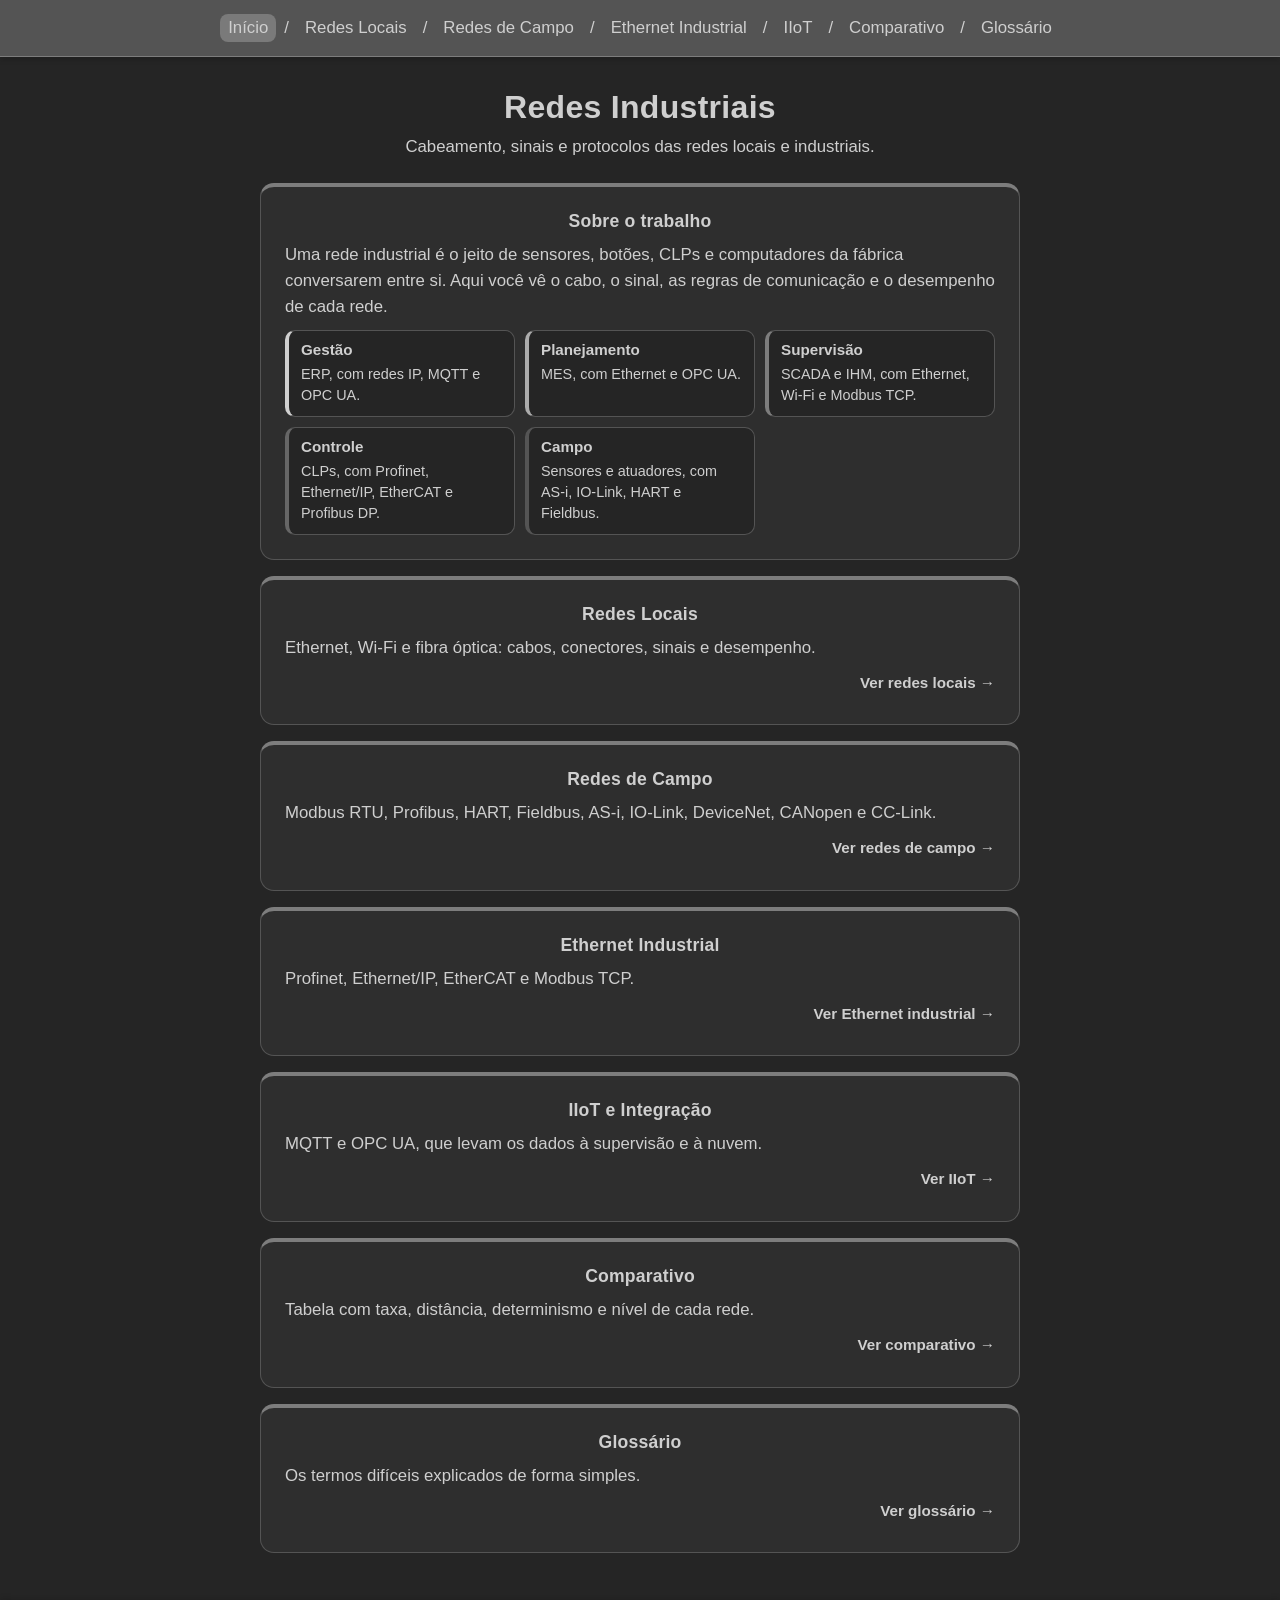
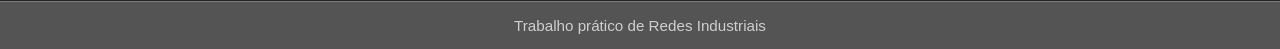
==== index.html @ 9dfb2773 "versão iniciail" ====
<!DOCTYPE html>
<html lang="pt-BR">
<head>
    <meta charset="UTF-8">
    <meta name="viewport" content="width=device-width, initial-scale=1.0">
    <link rel="stylesheet" href="./css/style.css">
    <title>Redes Industriais</title>
</head>
<body>
    <header>
        <input type="checkbox" id="menu">
        <label for="menu" class="hamb">&#9776; Menu</label>
        <nav>
            <a class="atual" href="./index.html">Início</a><span> /</span>
            <a href="./html/locais.html">Redes Locais</a><span> /</span>
            <a href="./html/serial.html">Redes de Campo</a><span> /</span>
            <a href="./html/ethernet.html">Ethernet Industrial</a><span> /</span>
            <a href="./html/iiot.html">IIoT</a><span> /</span>
            <a href="./html/comparativo.html">Comparativo</a><span> /</span>
            <a href="./html/glossario.html">Glossário</a>
        </nav>
    </header>
    <main>

        <h1>Redes Industriais</h1>
        <p class="sub">Cabeamento, sinais e protocolos das redes locais e industriais.</p>

        <section>
            <h3>Sobre o trabalho</h3>
            <p>Uma rede industrial é o jeito de sensores, botões, CLPs e computadores da fábrica conversarem entre si. Aqui você vê o cabo, o sinal, as regras de comunicação e o desempenho de cada rede.</p>
            <div class="grade">
                <div class="itemn1">
                    <h4>Gestão</h4>
                    <p>ERP, com redes IP, MQTT e OPC UA.</p>
                </div>
                <div class="itemn2">
                    <h4>Planejamento</h4>
                    <p>MES, com Ethernet e OPC UA.</p>
                </div>
                <div class="itemn3">
                    <h4>Supervisão</h4>
                    <p>SCADA e IHM, com Ethernet, Wi-Fi e Modbus TCP.</p>
                </div>
                <div class="itemn4">
                    <h4>Controle</h4>
                    <p>CLPs, com Profinet, Ethernet/IP, EtherCAT e Profibus DP.</p>
                </div>
                <div class="itemn5">
                    <h4>Campo</h4>
                    <p>Sensores e atuadores, com AS-i, IO-Link, HART e Fieldbus.</p>
                </div>
            </div>
        </section>

        <section class="pag">
            <a href="./html/locais.html">
                <h3>Redes Locais</h3>
                <p>Ethernet, Wi-Fi e fibra óptica: cabos, conectores, sinais e desempenho.</p>
                <p class="ver">Ver redes locais &rarr;</p>
            </a>
        </section>

        <section class="pag">
            <a href="./html/serial.html">
                <h3>Redes de Campo</h3>
                <p>Modbus RTU, Profibus, HART, Fieldbus, AS-i, IO-Link, DeviceNet, CANopen e CC-Link.</p>
                <p class="ver">Ver redes de campo &rarr;</p>
            </a>
        </section>

        <section class="pag">
            <a href="./html/ethernet.html">
                <h3>Ethernet Industrial</h3>
                <p>Profinet, Ethernet/IP, EtherCAT e Modbus TCP.</p>
                <p class="ver">Ver Ethernet industrial &rarr;</p>
            </a>
        </section>

        <section class="pag">
            <a href="./html/iiot.html">
                <h3>IIoT e Integração</h3>
                <p>MQTT e OPC UA, que levam os dados à supervisão e à nuvem.</p>
                <p class="ver">Ver IIoT &rarr;</p>
            </a>
        </section>

        <section class="pag">
            <a href="./html/comparativo.html">
                <h3>Comparativo</h3>
                <p>Tabela com taxa, distância, determinismo e nível de cada rede.</p>
                <p class="ver">Ver comparativo &rarr;</p>
            </a>
        </section>

        <section class="pag">
            <a href="./html/glossario.html">
                <h3>Glossário</h3>
                <p>Os termos difíceis explicados de forma simples.</p>
                <p class="ver">Ver glossário &rarr;</p>
            </a>
        </section>


    </main>
    <footer>
        <p>Trabalho prático de Redes Industriais</p>
    </footer>
</body>
</html>
---- css/style.css ----
*{
    margin: 0px;
    padding: 0px;
    box-sizing: border-box;
    font-family: Arial, sans-serif;
}

body{
    text-align: center;
    background-color: #252525;
    font-size: 1rem;
    color: #CFCFCF;
    display: flex;
    flex-direction: column;
    min-height: 100vh;
    font-family: Arial, sans-serif;
    -webkit-tap-highlight-color: transparent;
}

header{
    position: sticky;
    top: 0px;
    z-index: 10;
    background-color: #545454;
    width: 100%;
    padding: 14px 16px;
    box-shadow: 0 2px 6px rgba(0, 0, 0, 0.2);
}

nav{
    display: flex;
    justify-content: center;
    align-items: center;
    gap: 4px;
    flex-wrap: wrap;
    font-size: 0.95rem;
}

main{
    flex: 1;
    padding: 20px 16px;
    display: flex;
    flex-direction: column;
}

footer{
    background-color: #545454;
    width: 100%;
    padding: 15px 0px;
    text-align: center;
    box-shadow: 0 -2px 6px rgba(0, 0, 0, 0.15);
}

footer p{
    color: #CFCFCF;
    font-size: 0.95rem;
    padding: 0px 16px;
}

h1{
    margin-bottom: 8px;
    font-size: 1.5rem;
    color: #CFCFCF;
    letter-spacing: 0.3px;
}

.sub{
    max-width: 600px;
    margin: 0 auto 24px;
    line-height: 1.5;
    color: #CFCFCF;
}

a{
    color: #CFCFCF;
    text-decoration: none;
    transition: background-color 0.3s, padding 0.3s;
}

a:hover{
    background-color: rgba(255, 255, 255, 0.18);
    border-radius: 8px;
}

span{
    color: #CFCFCF;
}

header a,
footer a{
    padding: 4px 8px;
}

nav a.atual{
    background-color: rgba(255, 255, 255, 0.22);
    border-radius: 8px;
}

section{
    background-color: #2E2E2E;
    border-radius: 14px;
    padding: 16px;
    margin: 0 auto 16px;
    width: 100%;
    max-width: 600px;
    text-align: left;
    transition: box-shadow 0.4s ease;
    border: 1px solid #545454;
    border-top: 4px solid #7D7D7D;
}

section:hover{
    box-shadow: 3px 4px 12px rgba(0, 0, 0, 0.15);
}

section h3{
    text-align: center;
    margin-bottom: 10px;
    color: #CFCFCF;
    font-size: 1.1rem;
    letter-spacing: 0.2px;
}

section img{
    display: block;
    margin: 0 auto 12px;
    width: 100%;
    max-width: 340px;
    height: auto;
    border-radius: 10px;
    border: 1px solid #7D7D7D;
}

section p{
    margin: 6px 0;
    line-height: 1.55;
}

section ul{
    margin: 6px 0 6px 20px;
    line-height: 1.55;
}

.pag a{
    display: block;
    color: #CFCFCF;
}

.pag a:hover{
    background-color: transparent;
}

.pag{
    transition: box-shadow 0.4s ease, transform 0.25s ease, background-color 0.25s;
}

.pag .ver{
    margin-top: 10px;
    text-align: right;
    font-weight: bold;
    font-size: 0.95rem;
    color: #CFCFCF;
    transition: padding 0.25s;
}

.pag:hover{
    box-shadow: 3px 4px 12px rgba(0, 0, 0, 0.2);
    cursor: pointer;
    transform: translateY(-3px);
    background-color: #3A3A3A;
    border-color: #7D7D7D;
}

.pag:hover .ver{
    padding-right: 6px;
}

.pag:active{
    transform: translateY(0px);
}

.grade{
    display: grid;
    grid-template-columns: repeat(auto-fit, minmax(220px, 1fr));
    gap: 10px;
    margin-top: 10px;
}

.grade .item,
.grade .itemn1,
.grade .itemn2,
.grade .itemn3,
.grade .itemn4,
.grade .itemn5{
    background-color: #252525;
    border: 1px solid #545454;
    border-left: 4px solid #7D7D7D;
    border-radius: 10px;
    padding: 10px 12px;
    text-align: left;
}

.grade .item h4,
.grade .itemn1 h4,
.grade .itemn2 h4,
.grade .itemn3 h4,
.grade .itemn4 h4,
.grade .itemn5 h4{
    color: #CFCFCF;
    font-size: 0.95rem;
    margin-bottom: 6px;
}

.grade .item p,
.grade .itemn1 p,
.grade .itemn2 p,
.grade .itemn3 p,
.grade .itemn4 p,
.grade .itemn5 p{
    font-size: 0.9rem;
    line-height: 1.45;
    margin: 0;
}

.grade .itemn1{ border-left-color: #CFCFCF; }
.grade .itemn2{ border-left-color: #ABABAB; }
.grade .itemn3{ border-left-color: #7D7D7D; }
.grade .itemn4{ border-left-color: #666666; }
.grade .itemn5{ border-left-color: #545454; }

section img.ladder{
    max-width: 100%;
    margin-top: 14px;
    margin-bottom: 6px;
    background-color: #252525;
}

.legenda{
    text-align: center;
    font-size: 0.88rem;
    color: #CFCFCF;
    margin-bottom: 10px;
}

.aviso{
    background-color: #252525;
    border-left: 4px solid #7D7D7D;
    border-radius: 8px;
    padding: 6px 12px;
    margin-top: 12px;
}

.galeria{
    display: flex;
    flex-wrap: wrap;
    justify-content: center;
    gap: 10px;
    margin-top: 10px;
}

.galeria a{
    display: block;
    padding: 0px;
    flex: 0 0 calc((100% - 10px) / 2);
}

@media (min-width: 560px){
    .galeria a{
        flex: 0 0 calc((100% - 20px) / 3);
    }
}

.galeria a:hover{
    background-color: transparent;
}

.galeria img{
    width: 100%;
    max-width: none;
    height: 160px;
    object-fit: cover;
    margin: 0;
    cursor: pointer;
    transition: transform 0.25s ease;
}

.galeria img:hover{
    transform: scale(1.03);
}

section video{
    display: block;
    width: 100%;
    max-width: 480px;
    margin: 12px auto 0;
    border-radius: 10px;
    border: 1px solid #7D7D7D;
    background-color: #000;
}

.tabela{
    width: 100%;
    margin-top: 10px;
    border-collapse: collapse;
    font-size: 0.92rem;
}

.tabela th{
    background-color: #545454;
    color: #CFCFCF;
    padding: 8px;
    text-align: left;
}

.tabela td{
    padding: 8px;
    border-bottom: 1px solid #545454;
}

details{
    margin-top: 10px;
}

summary{
    cursor: pointer;
    color: #CFCFCF;
    font-weight: bold;
    margin-bottom: 10px;
}

.contatos{
    display: flex;
    flex-direction: column;
    gap: 10px;
    margin-top: 10px;
}

.contatos .item{
    background-color: #252525;
    border: 1px solid rgba(4, 42, 43, 0.25);
    border-left: 4px solid #7D7D7D;
    border-radius: 10px;
    padding: 12px 14px;
    text-align: left;
}

.contatos .item h4{
    color: #CFCFCF;
    font-size: 1rem;
    margin-bottom: 4px;
}

.contatos .item p{
    margin: 0;
    word-break: break-all;
}

a.email{
    color: #CFCFCF;
    font-weight: bold;
}

a.email:hover{
    background-color: transparent;
    text-decoration: underline;
}

#menu{
    position: absolute;
    opacity: 0;
    pointer-events: none;
}

.hamb{
    display: none;
}

@media (max-width: 767px){
    .hamb{
        display: block;
        color: white;
        font-size: 1.2rem;
        font-weight: bold;
        cursor: pointer;
        padding: 2px 8px;
        user-select: none;
    }

    header nav{
        display: none;
        flex-direction: column;
        gap: 6px;
        margin-top: 12px;
    }

    #menu:checked ~ nav{
        display: flex;
    }

    nav span{
        display: none;
    }

    header nav a{
        display: block;
        width: 100%;
        padding: 10px;
        background-color: rgba(255, 255, 255, 0.08);
        border-radius: 8px;
    }

    header nav a.atual{
        background-color: rgba(255, 255, 255, 0.25);
    }
}

@media (min-width: 768px){
    body{
        font-size: 1.05rem;
    }

    main{
        padding: 32px 24px;
    }

    h1{
        font-size: 2rem;
    }

    nav{
        font-size: 1.05rem;
        gap: 8px;
    }

    section{
        max-width: 760px;
        padding: 24px;
    }

    section img{
        max-width: 440px;
    }

    .galeria img{
        height: 200px;
    }
}

.tabela{
    display: block;
    overflow-x: auto;
}

header{
    border-bottom: 1px solid #7D7D7D;
}

footer{
    border-top: 1px solid #7D7D7D;
}

summary{
    background-color: #545454;
    padding: 8px 12px;
    border-radius: 8px;
}

summary:hover{
    background-color: #7D7D7D;
}

.tabela tr:nth-child(even) td{
    background-color: #252525;
}

::selection{
    background-color: #7D7D7D;
    color: #FFFFFF;
}
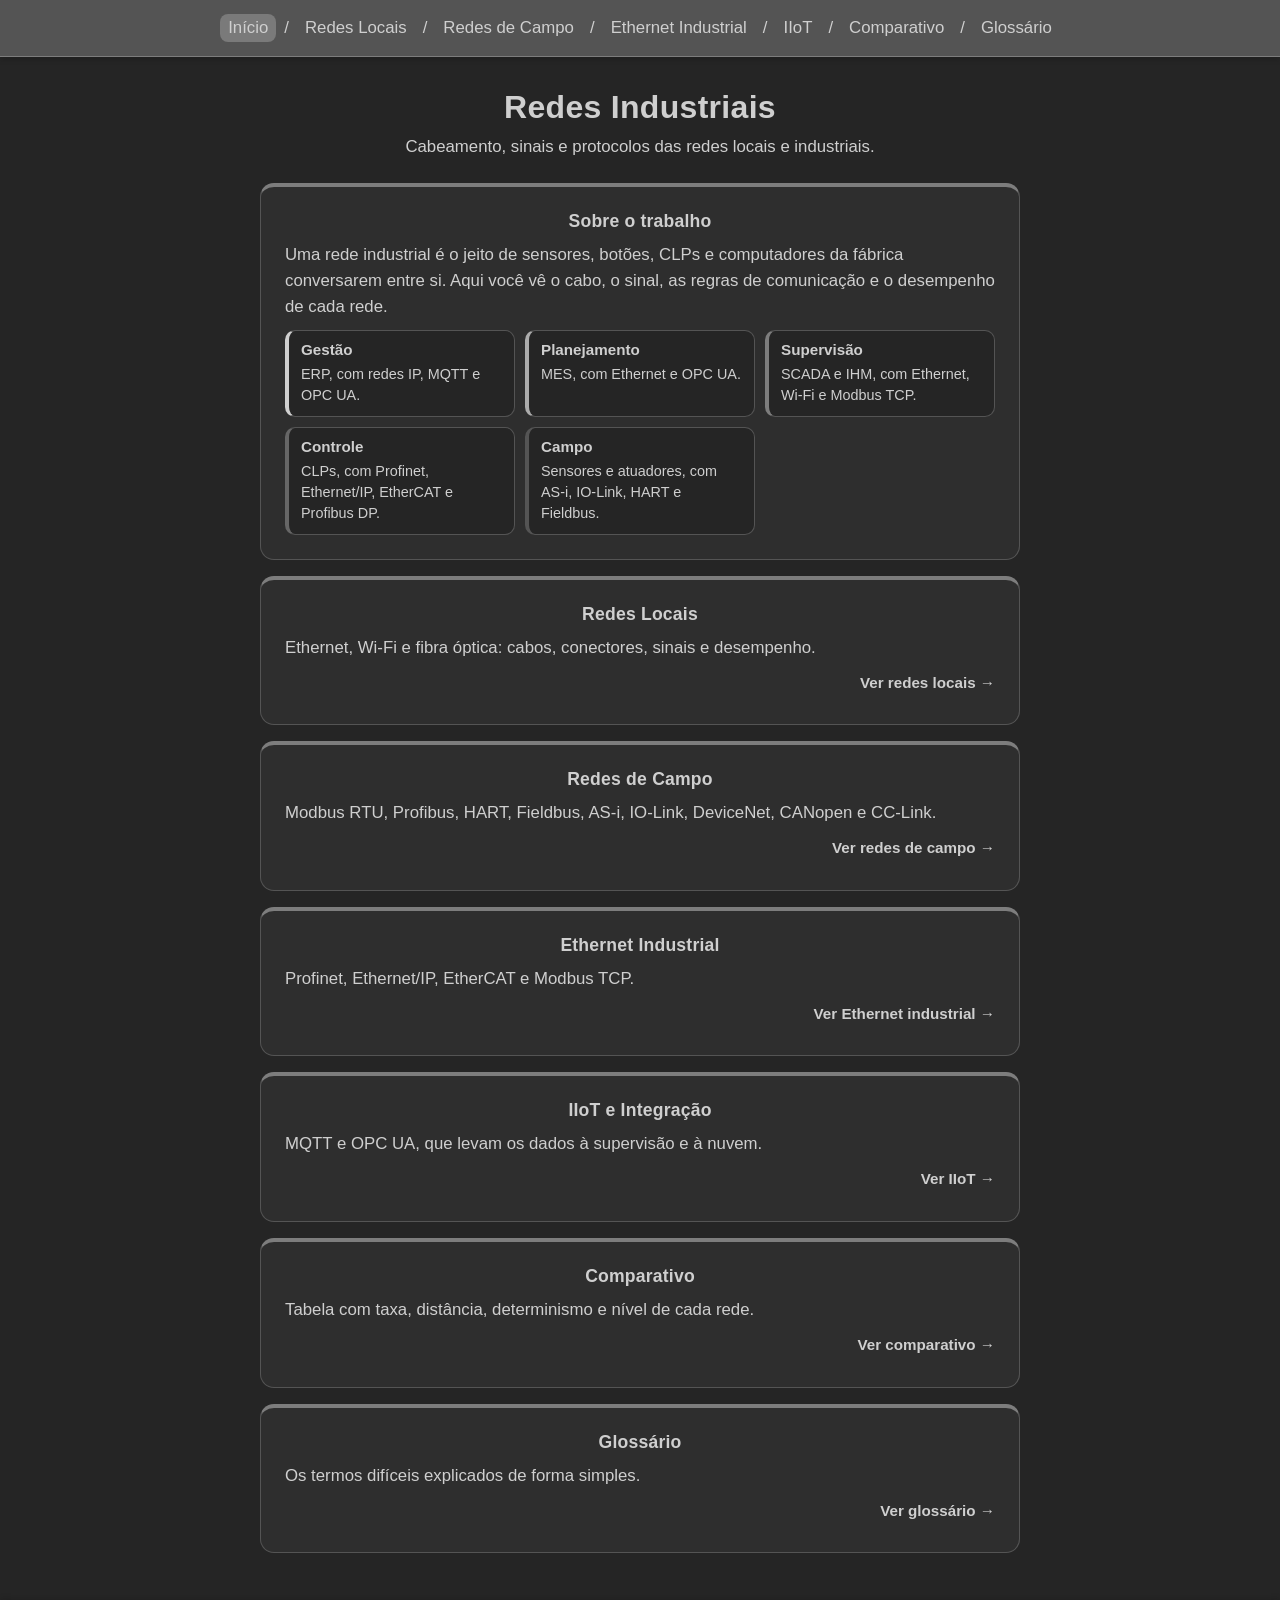
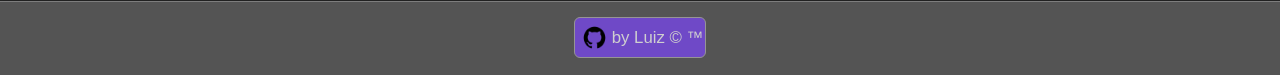
==== commit 4f03ecd4: "segunda versao" ====
--- a/index.html
+++ b/index.html
@@ -103,7 +103,9 @@
 
     </main>
     <footer>
-        <p>Trabalho prático de Redes Industriais</p>
+        <div class="linkgithub">
+            <a class="link" href="https://github.com/luizz09/"><img src="./img/github.png" alt="GitHub"><span>by Luiz &copy; &trade;</span></a>
+        </div>
     </footer>
 </body>
 </html>
--- a/css/style.css
+++ b/css/style.css
@@ -477,3 +477,26 @@
     background-color: #7D7D7D;
     color: #FFFFFF;
 }
+
+.link{
+    padding: 0px;
+    text-decoration: none;
+    display: flex;
+    justify-content: center;
+    align-items: center;
+}
+
+.linkgithub{
+    background-color: rgb(111, 73, 199);
+    display: inline-flex;
+    align-items: center;
+    padding: 2px;
+    border-radius: 6px;
+    border: 1px solid rgb(150, 148, 148);
+}
+
+.linkgithub img{
+    width: 35px;
+    height: 35px;
+    border-radius: 16px;
+}
